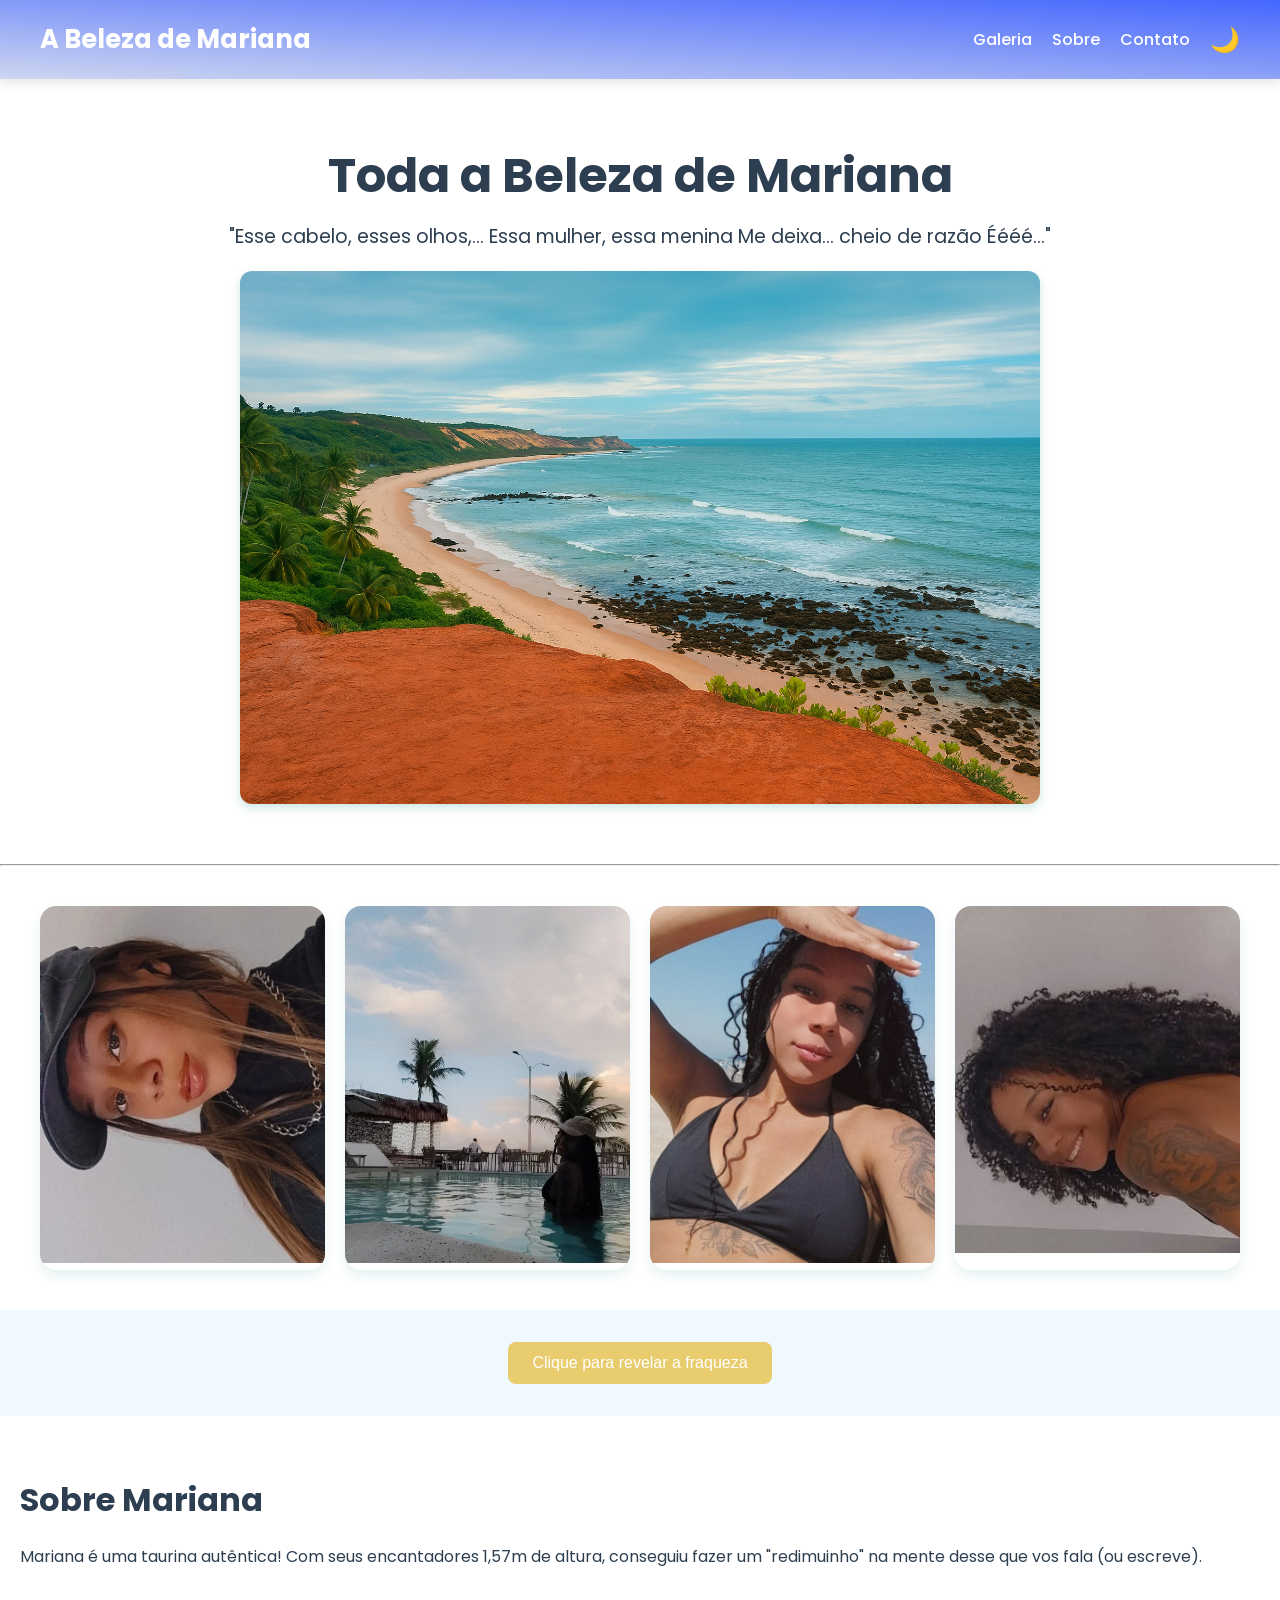
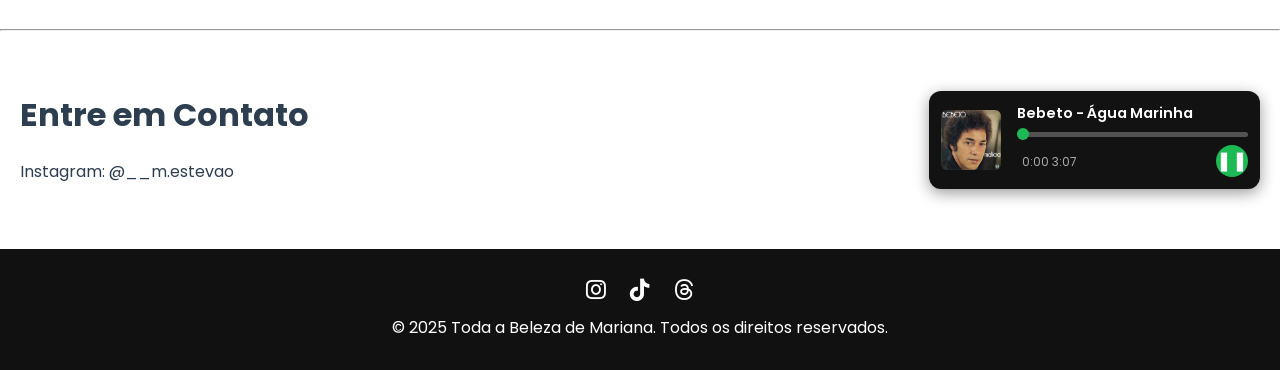
==== index.html @ 812820eb "first commit" ====
<!DOCTYPE html>
<html lang="pt-br">
<head>
  <meta charset="UTF-8">
  <meta name="viewport" content="width=device-width, initial-scale=1.0">
  <title>Toda a Beleza de Mariana</title>
  <link href="https://fonts.googleapis.com/css2?family=Poppins:wght@400;600&display=swap" rel="stylesheet">
  <link rel="stylesheet" href="https://cdnjs.cloudflare.com/ajax/libs/font-awesome/6.5.0/css/all.min.css">
  <link rel="stylesheet" href="./assets/css/style.css">
</head>
<body>
  <header class="header">
    <div class="logo">A Beleza de Mariana</div>
    <nav>
      <ul>
        <li><a href="#galeria">Galeria</a></li>
        <li><a href="#sobre">Sobre</a></li>
        <li><a href="#contato">Contato</a></li>
        <button id="theme-toggle" class="theme-toggle">🌙</button>
      </ul>
    </nav>
  </header>
  

  <section class="hero">
    <h1>Toda a Beleza de Mariana</h1>
    <p>"Esse cabelo, esses olhos,...
      Essa mulher, essa menina
      Me deixa... cheio de razão
      Éééé..."</p>
    <div class="beach-banner">
      <img src="./assets/img/17 de mai. de 2025, 22_37_21.png" alt="Imagem de Praia" />
    </div>
  </section>  
  <hr>

  <section id="galeria" class="gallery">
    <div class="gallery-item"><img src="./assets/img/1.jpeg" alt="Foto 1"></div>
    <div class="gallery-item"><img src="./assets/img/2.jpeg" alt="Foto 2"></div>
    <div class="gallery-item"><img src="./assets/img/3.jpg" alt="Foto 3"></div>
    <div class="gallery-item"><img src="./assets/img/5.jpeg" alt="Foto 4"></div>
  </section>
  <div class="revelar-container" style="text-align: center; margin: 2rem 0;">
    <button id="revelar-fraqueza" class="btn-revelar">Clique para revelar a fraqueza</button>
  </div>
  
  <section id="galeria-zé" class="gallery" style="display: none;">
    <div class="gallery-item"><img src="./assets/img/6.jpeg" alt="Foto 1"></div>
    <div class="gallery-item"><img src="./assets/img/7.jpeg" alt="Foto 2"></div>
    <div class="gallery-item"><img src="./assets/img/8.jpeg" alt="Foto 3"></div>
    <div class="gallery-item"><img src="./assets/img/9.jpeg" alt="Foto 4"></div>
  </section>
  
  <section id="sobre" class="about">
    <h2>Sobre Mariana</h2>
    <p>Mariana é uma taurina autêntica! Com seus encantadores 1,57m de altura, conseguiu fazer um "redimuinho" na mente desse que vos fala (ou escreve).</p>
  </section>

  <hr>

  <section id="contato" class="contact">
    <div class="conteudo">
      <h2>Entre em Contato</h2>
      <!-- <p>Email: Mariananascimento784@gmail.com</p> -->
      <p>Instagram: @__m.estevao</p>
    </div>
    <div class="spotify-player">
      <img class="cover" src="./assets/img/bebeto.jpg" alt="Capa">
      <div class="player-info">
        <div class="track-details">
          <span class="track-title">Bebeto - Água Marinha</span>
          <div class="time">
            <span id="current-time">0:00</span>
            <span id="duration">3:07</span>
          </div>
        </div>
        <input type="range" id="progress-bar" value="0" min="0" max="100">
        <button id="play-pause-button">❚❚</button>
      </div>
      <audio id="music-player" autoplay loop>
        <source src="./assets/audio/aguaMarinha.mp3" type="audio/mpeg">
        Seu navegador não suporta o player de áudio.
      </audio>
    </div>    
  </section>
  

  <footer>
    <div class="socials">
      <a href="https://www.instagram.com/__m.estevao/"><i class="fab fa-instagram"></i></a>
      <a href="#"><i class="fab fa-tiktok"></i></a>
      <a href="#"><i class="fab fa-threads"></i></a>
    </div>
    <p>&copy; 2025 Toda a Beleza de Mariana. Todos os direitos reservados.</p>
  </footer>

  <script src="./assets/js/script.js"></script>
</body>
</html>
---- assets/css/style.css ----
* {
  margin: 0;
  padding: 0;
  box-sizing: border-box;
}

/* :root {
  --bg-color: #f7f7f7;
  --text-color: #333;
  --header-bg: linear-gradient(135deg, #fa5fff, #fa7bfe);
  --card-bg: #fff;
  --shadow-color: rgba(0, 0, 0, 0.1);
  --shadow-hover: rgba(0, 0, 0, 0.2);
  --section-bg: #ffffff;
  --section-text: #333333;
} */

.beach-banner {
  margin-top: 20px;
  border-radius: 12px;
  overflow: hidden;
  box-shadow: 0 4px 10px rgba(0, 128, 128, 0.2);
  max-width: 800px;
  margin-left: auto;
  margin-right: auto;
}

.beach-banner img {
  width: 100%;
  height: auto;
  display: block;
}


:root {
  --bg-color: #f0f9ff; /* azul bem claro */
  --text-color: #2c3e50; /* azul profundo */
  --header-bg: linear-gradient(183deg, #002fffbb, #0d35b634); /* azul do mar e sol */
  --card-bg: #ffffff;
  --shadow-color: rgba(0, 128, 128, 0.1); /* tom oceânico suave */
  --shadow-hover: rgba(0, 128, 128, 0.3);
  --section-bg: #ffffff;
  --section-text: #2c3e50;
}
.btn-revelar {
  background-color: #e9cc6d;
  color: white;
  padding: 12px 24px;
  font-size: 1rem;
  border: none;
  border-radius: 8px;
  cursor: pointer;
  transition: all 0.3s ease;
}

.btn-revelar:hover {
  background-color: #ffa726;
}

body.dark-mode {
  --bg-color: #121212;
  --text-color: #f1f1f1;
  --header-bg: linear-gradient(135deg, #2a2a2a, #3d3d3d);
  --card-bg: #1e1e1e;
  --shadow-color: rgba(255, 255, 255, 0.05);
  --shadow-hover: rgba(255, 255, 255, 0.15);
  --section-bg: #1c1c1c;
  --section-text: #f1f1f1;
}

body {
  font-family: 'Poppins', sans-serif;
  background-color: var(--bg-color);
  color: var(--text-color);
}

.theme-toggle {
  top: 20px;
  right: 20px;
  background: transparent;
  border: none;
  font-size: 1.5rem;
  cursor: pointer;
  color: #fff;
  z-index: 1000;
}

body.dark-mode .theme-toggle {
  color: #ffd700;
}

header {
  background: var(--header-bg);
  padding: 20px 40px;
  position: fixed;
  width: 100%;
  top: 0;
  left: 0;
  z-index: 1000;
  display: flex;
  align-items: center;
  justify-content: space-between;
  color: #fff;
  box-shadow: 0 4px 10px rgba(0,0,0,0.1);
  transition: transform 0.3s ease;
}
.header-hidden {
  transform: translateY(-100%);
  transition: transform 0.3s ease;
}

.logo {
  font-size: 1.6rem;
  font-weight: bold;
}

nav ul {
  list-style: none;
  display: flex;
  gap: 20px;
  align-items: center;
}

nav a {
  color: #fff;
  text-decoration: none;
  font-weight: 500;
  transition: color 0.3s ease;
}

nav a:hover {
  color: #ddd;
}

/* Seções adaptáveis ao modo escuro */
section {
  background-color: var(--section-bg);
  color: var(--section-text);
  transition: background-color 0.3s, color 0.3s;
}

section#hero,
section#sobre,
section#contato {
  padding: 60px 20px;
}

.hero {
  padding: 140px 40px 60px;
  text-align: center;
}

.hero h1 {
  font-size: 3rem;
  margin-bottom: 10px;
}


.hero p {
  font-size: 1.2rem;
  color: var(--section-text);
}

.gallery {
  display: grid;
  grid-template-columns: repeat(auto-fill, minmax(280px, 1fr));
  gap: 20px;
  padding: 40px;
}

.gallery-item {
  background-color: var(--card-bg);
  box-shadow: 0 6px 12px var(--shadow-color);
  position: relative;
  overflow: hidden;
  border-radius: 16px;
  cursor: pointer;
}

.gallery-item:hover {
  box-shadow: 0 8px 16px var(--shadow-hover);
}

.gallery-item img {
  width: 100%;
  transition: transform 0.3s ease;
}

.gallery-item:hover img {
  transform: scale(1.05);
}

.about,
.contact {
  padding: 60px 40px;
}

.contact {
  display: flex;
  justify-content: space-between;
}

.about h2,
.contact h2 {
  font-size: 2rem;
  margin-bottom: 20px;
}

.about p {
  font-size: 1rem;
  color: var(--section-text);
}

footer {
  background: #111;
  color: #fff;
  padding: 30px 40px;
  display: flex;
  flex-direction: column;
  align-items: center;
  gap: 10px;
}

.socials i {
  font-size: 1.4rem;
  margin: 0 10px;
  color: #fff;
  transition: color 0.3s;
}

/* .socials i:hover {
  color: #fa7bfe;
} */

.socials i:hover {
  color: #00c3ff;
}

.play-pause:hover {
  color: #00c3ff;
}


/* Estilo do player de música */
.audio-player {
  display: flex;
  align-items: center;
  background-color: rgba(0, 0, 0, 0.8);
  padding: 10px;
  border-radius: 10px;
  margin-top: 20px;
  width: 300px;
  right: 40px;
  bottom: 20px;
}

.thumbnail {
  width: 50px;
  height: 50px;
  border-radius: 8px;
  margin-right: 15px;
}

.controls {
  display: flex;
  justify-content: center;
  align-items: center;
}

.play-pause {
  background: transparent;
  border: none;
  font-size: 1.5rem;
  color: white;
  cursor: pointer;
  transition: color 0.3s;
}

/* .play-pause:hover {
  color: #fa7bfe;
} */

audio {
  display: none;
}

.spotify-player {
  display: flex;
  align-items: center;
  background-color: #121212;
  color: white;
  border-radius: 12px;
  padding: 12px;
  gap: 16px;
  max-width: 500px;
  right: 40px;
  bottom: 40px;
  box-shadow: 0 4px 15px rgba(0, 0, 0, 0.4);
}

.spotify-player .cover {
  width: 60px;
  height: 60px;
  border-radius: 6px;
  object-fit: cover;
}

.player-info {
  flex: 1;
  display: flex;
  flex-direction: column;
}

.track-details {
  display: flex;
  justify-content: space-between;
  align-items: center;
}

.track-title {
  font-weight: 600;
  font-size: 0.9rem;
  color: #fff;
}

.time {
  font-size: 0.75rem;
  color: #aaa;
  left: -171px;
  top: 49px;
  position: relative;
}

#progress-bar {
  -webkit-appearance: none;
  appearance: none;
  width: 100%;
  height: 5px;
  background: #535353;
  border-radius: 5px;
  margin: 8px 0;
  cursor: pointer;
}

#progress-bar::-webkit-slider-thumb {
  -webkit-appearance: none;
  height: 12px;
  width: 12px;
  background: #1db954;
  border-radius: 50%;
  cursor: pointer;
}

#play-pause-button {
  align-self: flex-end;
  background-color: #1db954;
  border: none;
  color: white;
  font-size: 1.2rem;
  border-radius: 50%;
  width: 32px;
  height: 32px;
  cursor: pointer;
  transition: background 0.3s;
}

#play-pause-button:hover {
  background-color: #1ed760;
}

@media (max-width: 768px) {
  .spotify-player {
    right: 20px;
    bottom: 20px;
    max-width: 90%;
    flex-direction: column;
    align-items: flex-start;
  }
  
  #play-pause-button {
    align-self: center;
  }
  header {
    flex-direction: column;
    align-items: flex-start;
    padding: 20px;
  }
  .audio-player {
    width: 240px;
    right: 20px;
  }
  .thumbnail {
    width: 40px;
    height: 40px;
  }
  nav ul {
    flex-direction: column;
    gap: 10px;
    margin-top: 10px;
  }

  .hero {
    padding: 120px 20px 40px;
  }

  .hero h1 {
    font-size: 2.2rem;
  }

  .hero p {
    font-size: 1rem;
  }

  .gallery {
    grid-template-columns: 1fr;
    padding: 20px;
  }

  .about,
  .contact {
    padding: 40px 20px;
  }

  .about h2,
  .contact h2 {
    font-size: 1.6rem;
  }

  .about p {
    font-size: 0.95rem;
  }

  footer {
    padding: 20px;
    font-size: 0.9rem;
    text-align: center;
  }
}

@media (max-width: 480px) {
  .logo {
    font-size: 1.3rem;
  }

  .theme-toggle {
    font-size: 1.2rem;
    top: 15px;
    right: 15px;
  }

  .hero h1 {
    font-size: 1.8rem;
  }

  .hero p {
    font-size: 0.9rem;
  }

  .about h2,
  .contact h2 {
    font-size: 1.4rem;
  }

  .socials i {
    font-size: 1.2rem;
  }
}
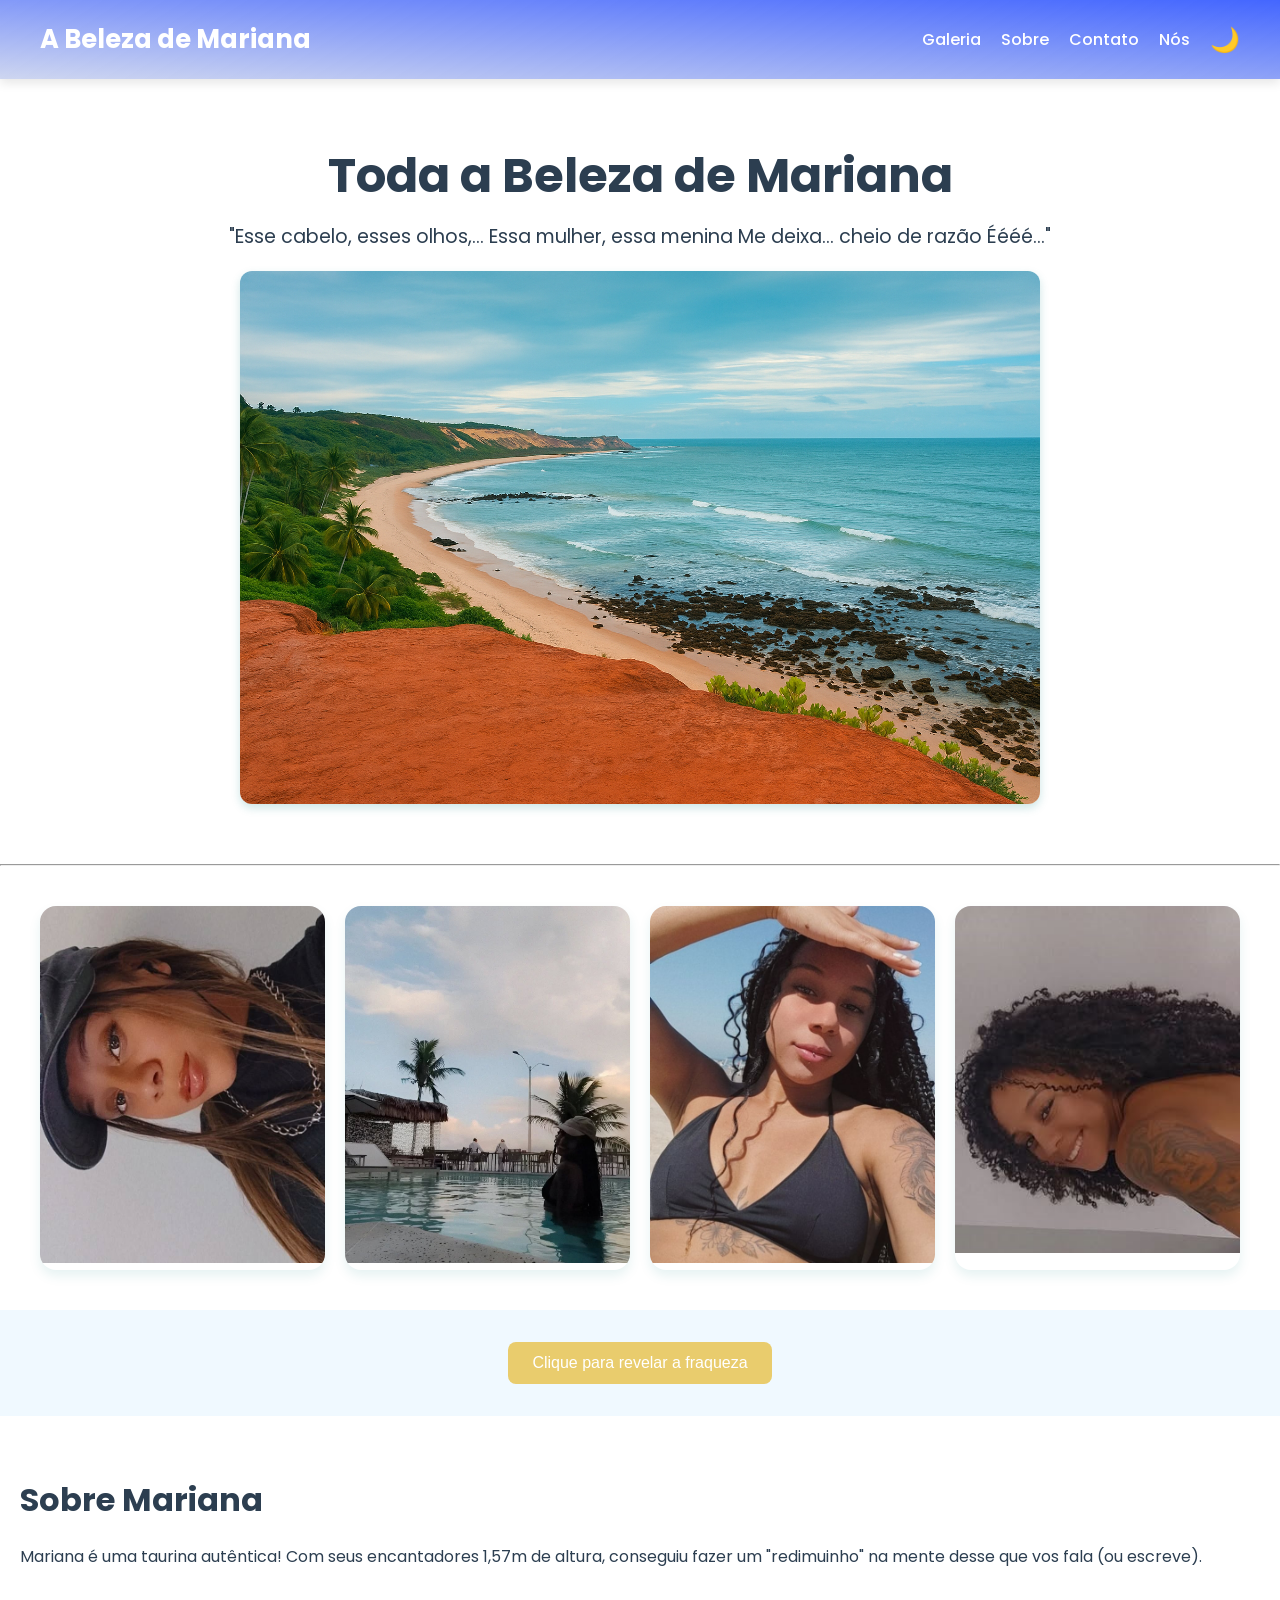
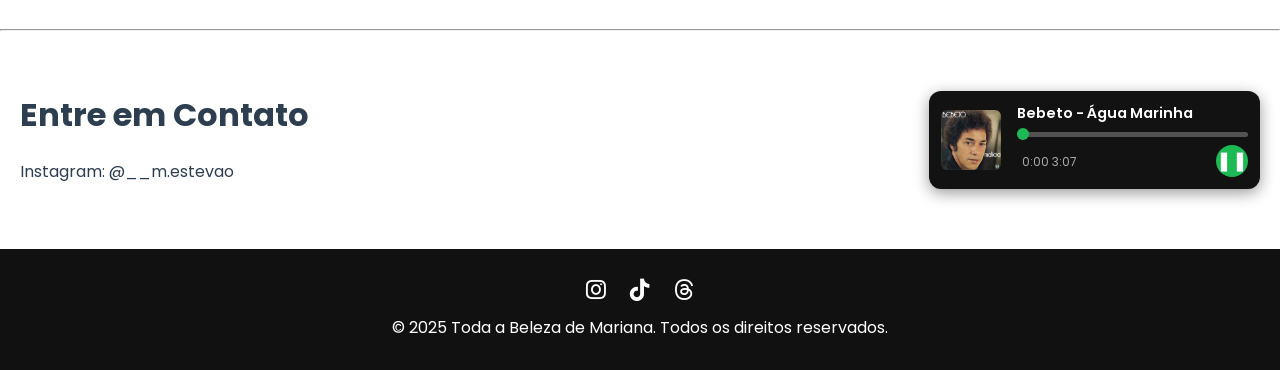
==== commit 67c616c2: "initial" ====
--- a/index.html
+++ b/index.html
@@ -16,6 +16,7 @@
         <li><a href="#galeria">Galeria</a></li>
         <li><a href="#sobre">Sobre</a></li>
         <li><a href="#contato">Contato</a></li>
+        <li><a href="nos.html">Nós</a></li>
         <button id="theme-toggle" class="theme-toggle">🌙</button>
       </ul>
     </nav>
@@ -45,6 +46,7 @@
   </div>
   
   <section id="galeria-zé" class="gallery" style="display: none;">
+      
     <div class="gallery-item"><img src="./assets/img/6.jpeg" alt="Foto 1"></div>
     <div class="gallery-item"><img src="./assets/img/7.jpeg" alt="Foto 2"></div>
     <div class="gallery-item"><img src="./assets/img/8.jpeg" alt="Foto 3"></div>
